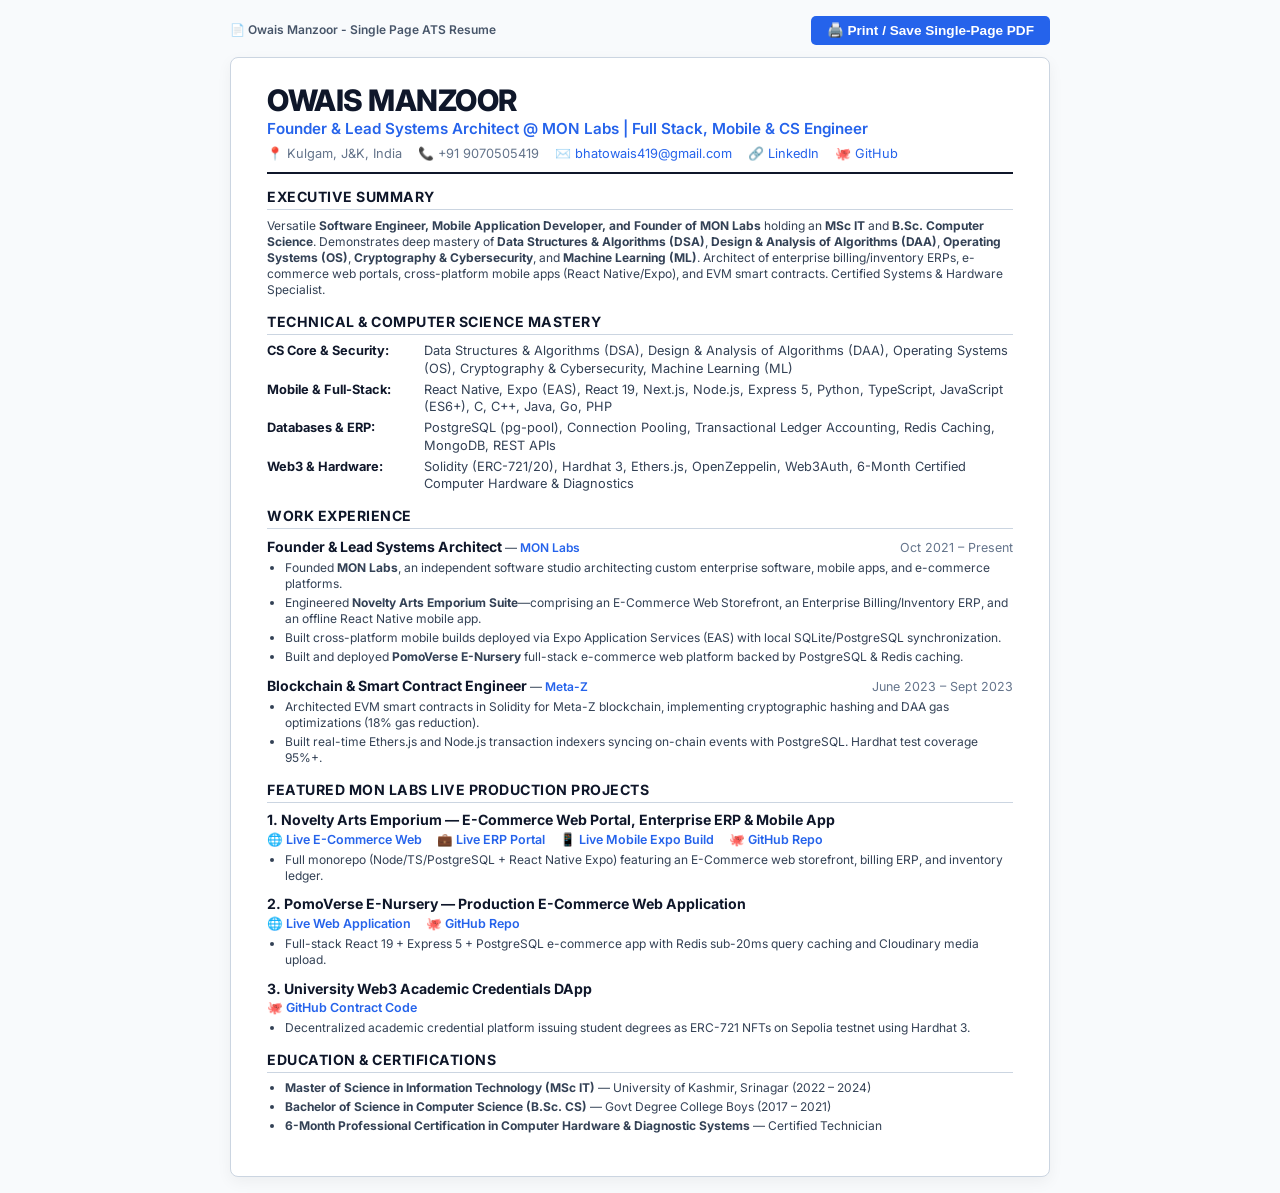
==== resume.html @ 31855437 "a new file uploaded  a file upoaded for downloading resume online" ====
<!DOCTYPE html>
<html lang="en">
<head>
  <meta charset="UTF-8">
  <meta name="viewport" content="width=device-width, initial-scale=1.0">
  <title>Resume - Owais Manzoor | Founder @ MON Labs | Single Page ATS</title>
  <link rel="preconnect" href="https://fonts.googleapis.com">
  <link rel="preconnect" href="https://fonts.gstatic.com" crossorigin>
  <link href="https://fonts.googleapis.com/css2?family=Inter:wght@300;400;500;600;700;800&display=swap" rel="stylesheet">
  <style>
    @page {
      size: A4;
      margin: 8mm;
    }

    :root {
      --primary: #0f172a;
      --accent: #2563eb;
      --text: #334155;
      --text-muted: #64748b;
      --border: #cbd5e1;
      --bg: #ffffff;
    }

    * { box-sizing: border-box; margin: 0; padding: 0; }

    body {
      font-family: 'Inter', sans-serif;
      color: var(--text);
      background: #f8fafc;
      line-height: 1.35;
      font-size: 12px;
      padding: 1rem;
    }

    .resume-card {
      max-width: 820px;
      margin: 0 auto;
      background: var(--bg);
      padding: 1.75rem 2.25rem;
      border-radius: 8px;
      box-shadow: 0 5px 15px rgba(0,0,0,0.05);
      border: 1px solid var(--border);
    }

    .print-bar {
      max-width: 820px;
      margin: 0 auto 0.75rem auto;
      display: flex;
      justify-content: space-between;
      align-items: center;
    }

    .btn-print {
      background: var(--accent);
      color: white;
      border: none;
      padding: 0.4rem 1rem;
      border-radius: 5px;
      font-weight: 600;
      cursor: pointer;
      font-size: 0.85rem;
    }

    header {
      border-bottom: 2px solid var(--primary);
      padding-bottom: 0.6rem;
      margin-bottom: 0.8rem;
    }

    h1 {
      font-size: 1.85rem;
      color: var(--primary);
      font-weight: 800;
      letter-spacing: -0.5px;
      text-transform: uppercase;
      line-height: 1;
    }

    .subtitle {
      font-size: 0.95rem;
      color: var(--accent);
      font-weight: 600;
      margin-top: 0.2rem;
    }

    .contact-info {
      display: flex;
      flex-wrap: wrap;
      gap: 0.4rem 1rem;
      margin-top: 0.4rem;
      font-size: 0.8rem;
      color: var(--text-muted);
    }

    .contact-info a { color: var(--accent); text-decoration: none; }

    section { margin-bottom: 0.85rem; }

    h2 {
      font-size: 0.88rem;
      color: var(--primary);
      text-transform: uppercase;
      letter-spacing: 0.5px;
      border-bottom: 1.5px solid var(--border);
      padding-bottom: 0.2rem;
      margin-bottom: 0.45rem;
      font-weight: 700;
    }

    .skills-grid {
      display: grid;
      grid-template-columns: 145px 1fr;
      gap: 0.25rem 0.75rem;
      font-size: 0.8rem;
    }

    .skills-category { font-weight: 700; color: var(--primary); }

    .job { margin-bottom: 0.65rem; }

    .job-header {
      display: flex;
      justify-content: space-between;
      align-items: baseline;
      margin-bottom: 0.15rem;
    }

    .job-title { font-weight: 700; color: var(--primary); font-size: 0.88rem; }
    .job-company { font-weight: 600; color: var(--accent); }
    .job-date { font-size: 0.78rem; color: var(--text-muted); }

    ul { padding-left: 1.1rem; margin-top: 0.2rem; }
    li { margin-bottom: 0.18rem; color: var(--text); }

    .live-link {
      color: var(--accent);
      font-weight: 600;
      text-decoration: none;
      margin-right: 0.75rem;
      font-size: 0.78rem;
    }
    .live-link:hover { text-decoration: underline; }

    @media print {
      html, body {
        background: white;
        padding: 0;
        margin: 0;
        font-size: 11.5px;
        height: 100%;
        overflow: hidden;
      }
      .print-bar { display: none; }
      .resume-card {
        box-shadow: none;
        border: none;
        padding: 0;
        max-width: 100%;
        width: 100%;
      }
      h1 { font-size: 1.7rem; }
      h2 { font-size: 0.85rem; margin-bottom: 0.35rem; }
      section { margin-bottom: 0.7rem; }
      li { margin-bottom: 0.15rem; }
    }
  </style>
</head>
<body>

  <div class="print-bar">
    <span style="font-weight:600; color: #475569;">📄 Owais Manzoor - Single Page ATS Resume</span>
    <button class="btn-print" onclick="window.print()">🖨️ Print / Save Single-Page PDF</button>
  </div>

  <main class="resume-card">
    <header>
      <h1>Owais Manzoor</h1>
      <div class="subtitle">Founder & Lead Systems Architect @ MON Labs | Full Stack, Mobile & CS Engineer</div>
      <div class="contact-info">
        <span>📍 Kulgam, J&K, India</span>
        <span>📞 +91 9070505419</span>
        <span>✉️ <a href="mailto:bhatowais419@gmail.com">bhatowais419@gmail.com</a></span>
        <span>🔗 <a href="https://linkedin.com/in/owais-manzoor-ba9b52219" target="_blank">LinkedIn</a></span>
        <span>🐙 <a href="https://github.com/Bhatowais454" target="_blank">GitHub</a></span>
      </div>
    </header>

    <section>
      <h2>Executive Summary</h2>
      <p>
        Versatile <strong>Software Engineer, Mobile Application Developer, and Founder of MON Labs</strong> holding an <strong>MSc IT</strong> and <strong>B.Sc. Computer Science</strong>. Demonstrates deep mastery of <strong>Data Structures & Algorithms (DSA)</strong>, <strong>Design & Analysis of Algorithms (DAA)</strong>, <strong>Operating Systems (OS)</strong>, <strong>Cryptography & Cybersecurity</strong>, and <strong>Machine Learning (ML)</strong>. Architect of enterprise billing/inventory ERPs, e-commerce web portals, cross-platform mobile apps (React Native/Expo), and EVM smart contracts. Certified Systems & Hardware Specialist.
      </p>
    </section>

    <section>
      <h2>Technical & Computer Science Mastery</h2>
      <div class="skills-grid">
        <div class="skills-category">CS Core & Security:</div>
        <div>Data Structures & Algorithms (DSA), Design & Analysis of Algorithms (DAA), Operating Systems (OS), Cryptography & Cybersecurity, Machine Learning (ML)</div>

        <div class="skills-category">Mobile & Full-Stack:</div>
        <div>React Native, Expo (EAS), React 19, Next.js, Node.js, Express 5, Python, TypeScript, JavaScript (ES6+), C, C++, Java, Go, PHP</div>

        <div class="skills-category">Databases & ERP:</div>
        <div>PostgreSQL (pg-pool), Connection Pooling, Transactional Ledger Accounting, Redis Caching, MongoDB, REST APIs</div>

        <div class="skills-category">Web3 & Hardware:</div>
        <div>Solidity (ERC-721/20), Hardhat 3, Ethers.js, OpenZeppelin, Web3Auth, 6-Month Certified Computer Hardware & Diagnostics</div>
      </div>
    </section>

    <section>
      <h2>Work Experience</h2>
      <div class="job">
        <div class="job-header">
          <div><span class="job-title">Founder & Lead Systems Architect</span> — <span class="job-company">MON Labs</span></div>
          <div class="job-date">Oct 2021 – Present</div>
        </div>
        <ul>
          <li>Founded <strong>MON Labs</strong>, an independent software studio architecting custom enterprise software, mobile apps, and e-commerce platforms.</li>
          <li>Engineered <strong>Novelty Arts Emporium Suite</strong>—comprising an E-Commerce Web Storefront, an Enterprise Billing/Inventory ERP, and an offline React Native mobile app.</li>
          <li>Built cross-platform mobile builds deployed via Expo Application Services (EAS) with local SQLite/PostgreSQL synchronization.</li>
          <li>Built and deployed <strong>PomoVerse E-Nursery</strong> full-stack e-commerce web platform backed by PostgreSQL & Redis caching.</li>
        </ul>
      </div>

      <div class="job">
        <div class="job-header">
          <div><span class="job-title">Blockchain & Smart Contract Engineer</span> — <span class="job-company">Meta-Z</span></div>
          <div class="job-date">June 2023 – Sept 2023</div>
        </div>
        <ul>
          <li>Architected EVM smart contracts in Solidity for Meta-Z blockchain, implementing cryptographic hashing and DAA gas optimizations (18% gas reduction).</li>
          <li>Built real-time Ethers.js and Node.js transaction indexers syncing on-chain events with PostgreSQL. Hardhat test coverage 95%+.</li>
        </ul>
      </div>
    </section>

    <section>
      <h2>Featured MON Labs Live Production Projects</h2>
      <div class="job">
        <div class="job-header">
          <div class="job-title">1. Novelty Arts Emporium — E-Commerce Web Portal, Enterprise ERP & Mobile App</div>
        </div>
        <div style="margin-bottom: 0.15rem;">
          <a class="live-link" href="https://novelty-arts-emporium-pads.vercel.app/" target="_blank">🌐 Live E-Commerce Web</a>
          <a class="live-link" href="https://novelty-arts-emporium-pads.vercel.app/#/" target="_blank">💼 Live ERP Portal</a>
          <a class="live-link" href="https://expo.dev/accounts/bhatowais419s-team/projects/dev-owais/builds/2ce4cfb5-1224-457c-a19d-b71e3142ee81" target="_blank">📱 Live Mobile Expo Build</a>
          <a class="live-link" href="https://github.com/Bhatowais454/Novelty-Arts-Emporium.git" target="_blank">🐙 GitHub Repo</a>
        </div>
        <ul>
          <li>Full monorepo (Node/TS/PostgreSQL + React Native Expo) featuring an E-Commerce web storefront, billing ERP, and inventory ledger.</li>
        </ul>
      </div>

      <div class="job">
        <div class="job-header">
          <div class="job-title">2. PomoVerse E-Nursery — Production E-Commerce Web Application</div>
        </div>
        <div style="margin-bottom: 0.15rem;">
          <a class="live-link" href="https://pomoverse0-nine.vercel.app/" target="_blank">🌐 Live Web Application</a>
          <a class="live-link" href="https://github.com/Bhatowais/PomoVerse_Frontend.git" target="_blank">🐙 GitHub Repo</a>
        </div>
        <ul>
          <li>Full-stack React 19 + Express 5 + PostgreSQL e-commerce app with Redis sub-20ms query caching and Cloudinary media upload.</li>
        </ul>
      </div>

      <div class="job">
        <div class="job-header">
          <div class="job-title">3. University Web3 Academic Credentials DApp</div>
        </div>
        <div style="margin-bottom: 0.15rem;">
          <a class="live-link" href="https://github.com/Bhatowais454/Eductational-Dapp.git" target="_blank">🐙 GitHub Contract Code</a>
        </div>
        <ul>
          <li>Decentralized academic credential platform issuing student degrees as ERC-721 NFTs on Sepolia testnet using Hardhat 3.</li>
        </ul>
      </div>
    </section>

    <section>
      <h2>Education & Certifications</h2>
      <ul>
        <li><strong>Master of Science in Information Technology (MSc IT)</strong> — University of Kashmir, Srinagar (2022 – 2024)</li>
        <li><strong>Bachelor of Science in Computer Science (B.Sc. CS)</strong> — Govt Degree College Boys (2017 – 2021)</li>
        <li><strong>6-Month Professional Certification in Computer Hardware & Diagnostic Systems</strong> — Certified Technician</li>
      </ul>
    </section>
  </main>
</body>
</html>
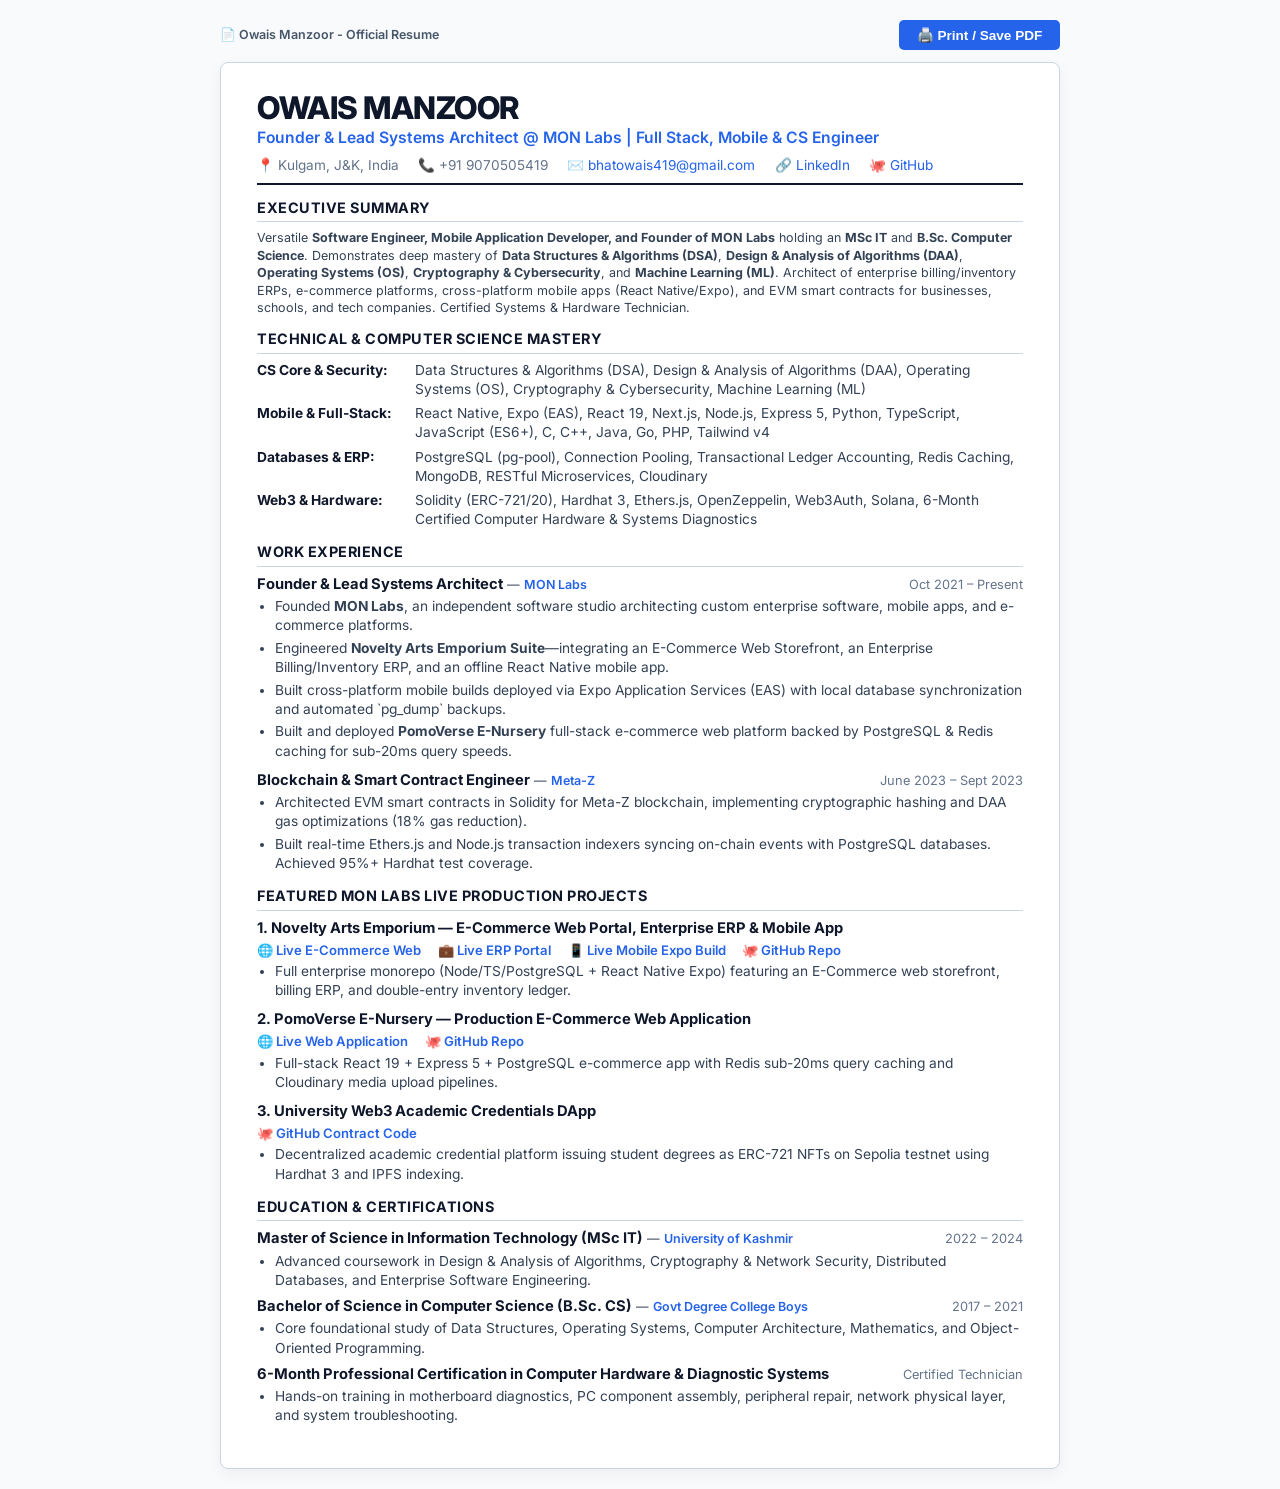
==== commit 71c841f0: "Revise resume title and update styling details Updated the title and various styles in the resume HT" ====
--- a/resume.html
+++ b/resume.html
@@ -3,14 +3,14 @@
 <head>
   <meta charset="UTF-8">
   <meta name="viewport" content="width=device-width, initial-scale=1.0">
-  <title>Resume - Owais Manzoor | Founder @ MON Labs | Single Page ATS</title>
+  <title>Owais Manzoor - Resume</title>
   <link rel="preconnect" href="https://fonts.googleapis.com">
   <link rel="preconnect" href="https://fonts.gstatic.com" crossorigin>
   <link href="https://fonts.googleapis.com/css2?family=Inter:wght@300;400;500;600;700;800&display=swap" rel="stylesheet">
   <style>
     @page {
-      size: A4;
-      margin: 8mm;
+      size: A4 portrait;
+      margin: 8mm 10mm 8mm 10mm;
     }
 
     :root {
@@ -28,23 +28,23 @@
       font-family: 'Inter', sans-serif;
       color: var(--text);
       background: #f8fafc;
-      line-height: 1.35;
-      font-size: 12px;
-      padding: 1rem;
+      line-height: 1.4;
+      font-size: 12.5px;
+      padding: 1.25rem;
     }
 
     .resume-card {
-      max-width: 820px;
+      max-width: 840px;
       margin: 0 auto;
       background: var(--bg);
-      padding: 1.75rem 2.25rem;
+      padding: 1.85rem 2.25rem;
       border-radius: 8px;
       box-shadow: 0 5px 15px rgba(0,0,0,0.05);
       border: 1px solid var(--border);
     }
 
     .print-bar {
-      max-width: 820px;
+      max-width: 840px;
       margin: 0 auto 0.75rem auto;
       display: flex;
       justify-content: space-between;
@@ -55,7 +55,7 @@
       background: var(--accent);
       color: white;
       border: none;
-      padding: 0.4rem 1rem;
+      padding: 0.45rem 1.1rem;
       border-radius: 5px;
       font-weight: 600;
       cursor: pointer;
@@ -64,12 +64,12 @@
 
     header {
       border-bottom: 2px solid var(--primary);
-      padding-bottom: 0.6rem;
+      padding-bottom: 0.5rem;
       margin-bottom: 0.8rem;
     }
 
     h1 {
-      font-size: 1.85rem;
+      font-size: 1.95rem;
       color: var(--primary);
       font-weight: 800;
       letter-spacing: -0.5px;
@@ -78,7 +78,7 @@
     }
 
     .subtitle {
-      font-size: 0.95rem;
+      font-size: 0.98rem;
       color: var(--accent);
       font-weight: 600;
       margin-top: 0.2rem;
@@ -87,18 +87,18 @@
     .contact-info {
       display: flex;
       flex-wrap: wrap;
-      gap: 0.4rem 1rem;
+      gap: 0.4rem 1.2rem;
       margin-top: 0.4rem;
-      font-size: 0.8rem;
+      font-size: 0.85rem;
       color: var(--text-muted);
     }
 
     .contact-info a { color: var(--accent); text-decoration: none; }
 
-    section { margin-bottom: 0.85rem; }
+    section { margin-bottom: 0.8rem; }
 
     h2 {
-      font-size: 0.88rem;
+      font-size: 0.9rem;
       color: var(--primary);
       text-transform: uppercase;
       letter-spacing: 0.5px;
@@ -111,13 +111,13 @@
     .skills-grid {
       display: grid;
       grid-template-columns: 145px 1fr;
-      gap: 0.25rem 0.75rem;
-      font-size: 0.8rem;
+      gap: 0.3rem 0.8rem;
+      font-size: 0.86rem;
     }
 
     .skills-category { font-weight: 700; color: var(--primary); }
 
-    .job { margin-bottom: 0.65rem; }
+    .job { margin-bottom: 0.55rem; }
 
     .job-header {
       display: flex;
@@ -126,51 +126,91 @@
       margin-bottom: 0.15rem;
     }
 
-    .job-title { font-weight: 700; color: var(--primary); font-size: 0.88rem; }
+    .job-title { font-weight: 700; color: var(--primary); font-size: 0.92rem; }
     .job-company { font-weight: 600; color: var(--accent); }
-    .job-date { font-size: 0.78rem; color: var(--text-muted); }
-
-    ul { padding-left: 1.1rem; margin-top: 0.2rem; }
-    li { margin-bottom: 0.18rem; color: var(--text); }
+    .job-date { font-size: 0.8rem; color: var(--text-muted); }
+
+    ul { padding-left: 1.15rem; margin-top: 0.18rem; }
+    li { margin-bottom: 0.2rem; color: var(--text); font-size: 0.86rem; }
 
     .live-link {
       color: var(--accent);
       font-weight: 600;
       text-decoration: none;
-      margin-right: 0.75rem;
-      font-size: 0.78rem;
+      margin-right: 0.8rem;
+      font-size: 0.82rem;
     }
     .live-link:hover { text-decoration: underline; }
 
+    /* ==========================================================================
+       OPTIMIZED SINGLE-PAGE A4 PRINT CSS (PERFECT TEXT SIZE & FULL PAGE FILL)
+       ========================================================================== */
     @media print {
       html, body {
-        background: white;
-        padding: 0;
-        margin: 0;
-        font-size: 11.5px;
-        height: 100%;
-        overflow: hidden;
-      }
-      .print-bar { display: none; }
+        width: 100% !important;
+        height: 100% !important;
+        margin: 0 !important;
+        padding: 0 !important;
+        background: white !important;
+        font-size: 12.2px !important;
+        line-height: 1.38 !important;
+        -webkit-print-color-adjust: exact !important;
+        print-color-adjust: exact !important;
+      }
+      
+      .print-bar { display: none !important; }
+
       .resume-card {
-        box-shadow: none;
-        border: none;
-        padding: 0;
-        max-width: 100%;
-        width: 100%;
-      }
-      h1 { font-size: 1.7rem; }
-      h2 { font-size: 0.85rem; margin-bottom: 0.35rem; }
-      section { margin-bottom: 0.7rem; }
-      li { margin-bottom: 0.15rem; }
+        width: 100% !important;
+        max-width: 100% !important;
+        margin: 0 !important;
+        padding: 0 !important;
+        box-shadow: none !important;
+        border: none !important;
+      }
+
+      header {
+        padding-bottom: 0.45rem !important;
+        margin-bottom: 0.75rem !important;
+        border-bottom: 2px solid var(--primary) !important;
+      }
+
+      h1 { font-size: 1.9rem !important; line-height: 1 !important; margin-bottom: 0.12rem !important; }
+      .subtitle { font-size: 0.95rem !important; margin-top: 0.12rem !important; }
+      .contact-info { font-size: 0.82rem !important; margin-top: 0.35rem !important; gap: 0.3rem 1rem !important; }
+
+      section {
+        margin-bottom: 0.75rem !important;
+      }
+
+      section:last-of-type {
+        margin-bottom: 0 !important;
+      }
+
+      h2 {
+        font-size: 0.88rem !important;
+        margin-bottom: 0.38rem !important;
+        padding-bottom: 0.18rem !important;
+        border-bottom: 1.5px solid var(--border) !important;
+      }
+
+      p, li { font-size: 0.85rem !important; line-height: 1.36 !important; }
+      ul { margin-top: 0.15rem !important; padding-left: 1.1rem !important; }
+      li { margin-bottom: 0.18rem !important; }
+      
+      .skills-grid { font-size: 0.85rem !important; gap: 0.3rem 0.8rem !important; }
+      .job { margin-bottom: 0.5rem !important; }
+      .job:last-child { margin-bottom: 0 !important; }
+      .job-title { font-size: 0.9rem !important; }
+      .live-link { font-size: 0.78rem !important; }
     }
   </style>
 </head>
 <body>
 
   <div class="print-bar">
-    <span style="font-weight:600; color: #475569;">📄 Owais Manzoor - Single Page ATS Resume</span>
-    <button class="btn-print" onclick="window.print()">🖨️ Print / Save Single-Page PDF</button>
+    <span style="font-weight:600; color: #475569;">📄 Owais Manzoor - Official Resume</span>
+    <button class="btn-print" onclick="window.print()">🖨️ Print / Save PDF</button>
   </div>
 
   <main class="resume-card">
@@ -189,7 +229,7 @@
     <section>
       <h2>Executive Summary</h2>
       <p>
-        Versatile <strong>Software Engineer, Mobile Application Developer, and Founder of MON Labs</strong> holding an <strong>MSc IT</strong> and <strong>B.Sc. Computer Science</strong>. Demonstrates deep mastery of <strong>Data Structures & Algorithms (DSA)</strong>, <strong>Design & Analysis of Algorithms (DAA)</strong>, <strong>Operating Systems (OS)</strong>, <strong>Cryptography & Cybersecurity</strong>, and <strong>Machine Learning (ML)</strong>. Architect of enterprise billing/inventory ERPs, e-commerce web portals, cross-platform mobile apps (React Native/Expo), and EVM smart contracts. Certified Systems & Hardware Specialist.
+        Versatile <strong>Software Engineer, Mobile Application Developer, and Founder of MON Labs</strong> holding an <strong>MSc IT</strong> and <strong>B.Sc. Computer Science</strong>. Demonstrates deep mastery of <strong>Data Structures & Algorithms (DSA)</strong>, <strong>Design & Analysis of Algorithms (DAA)</strong>, <strong>Operating Systems (OS)</strong>, <strong>Cryptography & Cybersecurity</strong>, and <strong>Machine Learning (ML)</strong>. Architect of enterprise billing/inventory ERPs, e-commerce platforms, cross-platform mobile apps (React Native/Expo), and EVM smart contracts for businesses, schools, and tech companies. Certified Systems & Hardware Technician.
       </p>
     </section>
 
@@ -200,13 +240,13 @@
         <div>Data Structures & Algorithms (DSA), Design & Analysis of Algorithms (DAA), Operating Systems (OS), Cryptography & Cybersecurity, Machine Learning (ML)</div>
 
         <div class="skills-category">Mobile & Full-Stack:</div>
-        <div>React Native, Expo (EAS), React 19, Next.js, Node.js, Express 5, Python, TypeScript, JavaScript (ES6+), C, C++, Java, Go, PHP</div>
+        <div>React Native, Expo (EAS), React 19, Next.js, Node.js, Express 5, Python, TypeScript, JavaScript (ES6+), C, C++, Java, Go, PHP, Tailwind v4</div>
 
         <div class="skills-category">Databases & ERP:</div>
-        <div>PostgreSQL (pg-pool), Connection Pooling, Transactional Ledger Accounting, Redis Caching, MongoDB, REST APIs</div>
+        <div>PostgreSQL (pg-pool), Connection Pooling, Transactional Ledger Accounting, Redis Caching, MongoDB, RESTful Microservices, Cloudinary</div>
 
         <div class="skills-category">Web3 & Hardware:</div>
-        <div>Solidity (ERC-721/20), Hardhat 3, Ethers.js, OpenZeppelin, Web3Auth, 6-Month Certified Computer Hardware & Diagnostics</div>
+        <div>Solidity (ERC-721/20), Hardhat 3, Ethers.js, OpenZeppelin, Web3Auth, Solana, 6-Month Certified Computer Hardware & Systems Diagnostics</div>
       </div>
     </section>
 
@@ -219,9 +259,9 @@
         </div>
         <ul>
           <li>Founded <strong>MON Labs</strong>, an independent software studio architecting custom enterprise software, mobile apps, and e-commerce platforms.</li>
-          <li>Engineered <strong>Novelty Arts Emporium Suite</strong>—comprising an E-Commerce Web Storefront, an Enterprise Billing/Inventory ERP, and an offline React Native mobile app.</li>
-          <li>Built cross-platform mobile builds deployed via Expo Application Services (EAS) with local SQLite/PostgreSQL synchronization.</li>
-          <li>Built and deployed <strong>PomoVerse E-Nursery</strong> full-stack e-commerce web platform backed by PostgreSQL & Redis caching.</li>
+          <li>Engineered <strong>Novelty Arts Emporium Suite</strong>—integrating an E-Commerce Web Storefront, an Enterprise Billing/Inventory ERP, and an offline React Native mobile app.</li>
+          <li>Built cross-platform mobile builds deployed via Expo Application Services (EAS) with local database synchronization and automated `pg_dump` backups.</li>
+          <li>Built and deployed <strong>PomoVerse E-Nursery</strong> full-stack e-commerce web platform backed by PostgreSQL & Redis caching for sub-20ms query speeds.</li>
         </ul>
       </div>
 
@@ -232,7 +272,7 @@
         </div>
         <ul>
           <li>Architected EVM smart contracts in Solidity for Meta-Z blockchain, implementing cryptographic hashing and DAA gas optimizations (18% gas reduction).</li>
-          <li>Built real-time Ethers.js and Node.js transaction indexers syncing on-chain events with PostgreSQL. Hardhat test coverage 95%+.</li>
+          <li>Built real-time Ethers.js and Node.js transaction indexers syncing on-chain events with PostgreSQL databases. Achieved 95%+ Hardhat test coverage.</li>
         </ul>
       </div>
     </section>
@@ -250,7 +290,7 @@
           <a class="live-link" href="https://github.com/Bhatowais454/Novelty-Arts-Emporium.git" target="_blank">🐙 GitHub Repo</a>
         </div>
         <ul>
-          <li>Full monorepo (Node/TS/PostgreSQL + React Native Expo) featuring an E-Commerce web storefront, billing ERP, and inventory ledger.</li>
+          <li>Full enterprise monorepo (Node/TS/PostgreSQL + React Native Expo) featuring an E-Commerce web storefront, billing ERP, and double-entry inventory ledger.</li>
         </ul>
       </div>
 
@@ -263,7 +303,7 @@
           <a class="live-link" href="https://github.com/Bhatowais/PomoVerse_Frontend.git" target="_blank">🐙 GitHub Repo</a>
         </div>
         <ul>
-          <li>Full-stack React 19 + Express 5 + PostgreSQL e-commerce app with Redis sub-20ms query caching and Cloudinary media upload.</li>
+          <li>Full-stack React 19 + Express 5 + PostgreSQL e-commerce app with Redis sub-20ms query caching and Cloudinary media upload pipelines.</li>
         </ul>
       </div>
 
@@ -275,18 +315,42 @@
           <a class="live-link" href="https://github.com/Bhatowais454/Eductational-Dapp.git" target="_blank">🐙 GitHub Contract Code</a>
         </div>
         <ul>
-          <li>Decentralized academic credential platform issuing student degrees as ERC-721 NFTs on Sepolia testnet using Hardhat 3.</li>
+          <li>Decentralized academic credential platform issuing student degrees as ERC-721 NFTs on Sepolia testnet using Hardhat 3 and IPFS indexing.</li>
         </ul>
       </div>
     </section>
 
     <section>
       <h2>Education & Certifications</h2>
-      <ul>
-        <li><strong>Master of Science in Information Technology (MSc IT)</strong> — University of Kashmir, Srinagar (2022 – 2024)</li>
-        <li><strong>Bachelor of Science in Computer Science (B.Sc. CS)</strong> — Govt Degree College Boys (2017 – 2021)</li>
-        <li><strong>6-Month Professional Certification in Computer Hardware & Diagnostic Systems</strong> — Certified Technician</li>
-      </ul>
+      <div class="job" style="margin-bottom: 0.35rem;">
+        <div class="job-header">
+          <div><span class="job-title">Master of Science in Information Technology (MSc IT)</span> — <span class="job-company">University of Kashmir</span></div>
+          <div class="job-date">2022 – 2024</div>
+        </div>
+        <ul>
+          <li>Advanced coursework in Design & Analysis of Algorithms, Cryptography & Network Security, Distributed Databases, and Enterprise Software Engineering.</li>
+        </ul>
+      </div>
+
+      <div class="job" style="margin-bottom: 0.35rem;">
+        <div class="job-header">
+          <div><span class="job-title">Bachelor of Science in Computer Science (B.Sc. CS)</span> — <span class="job-company">Govt Degree College Boys</span></div>
+          <div class="job-date">2017 – 2021</div>
+        </div>
+        <ul>
+          <li>Core foundational study of Data Structures, Operating Systems, Computer Architecture, Mathematics, and Object-Oriented Programming.</li>
+        </ul>
+      </div>
+
+      <div class="job" style="margin-bottom: 0;">
+        <div class="job-header">
+          <div><span class="job-title">6-Month Professional Certification in Computer Hardware & Diagnostic Systems</span></div>
+          <div class="job-date">Certified Technician</div>
+        </div>
+        <ul>
+          <li>Hands-on training in motherboard diagnostics, PC component assembly, peripheral repair, network physical layer, and system troubleshooting.</li>
+        </ul>
+      </div>
     </section>
   </main>
 </body>
